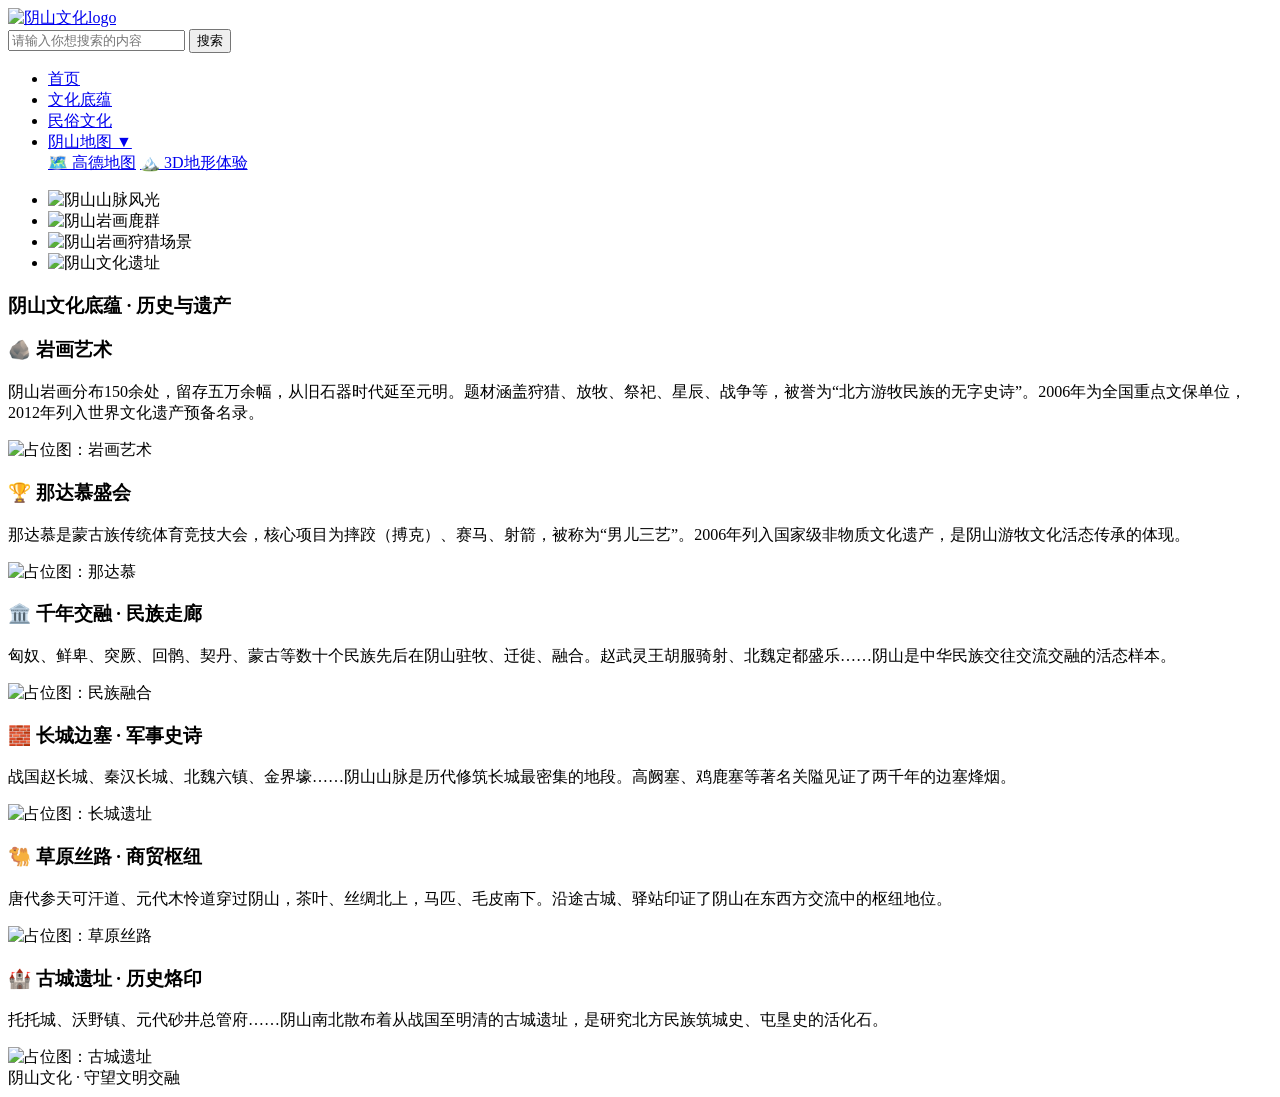
==== culture.html @ eaca100c "上传完整的阴山文化网站文件" ====
<!DOCTYPE html>
<html lang="en">
<head>
    <meta charset="UTF-8">
    <meta name="viewport" content="width=device-width, initial-scale=1.0">
    <title>阴山文化 · 文化底蕴</title>
    <link rel="stylesheet" href="css/style.css">
</head>
<body>
    <!-- 顶部区域 -->
    <div class="top wrapper">
        <a href="index.html">
            <img src="images/logo.png" alt="阴山文化logo">
        </a>
        <div class="search">
            <input type="text" placeholder="请输入你想搜索的内容">
            <button>搜索</button>
        </div>
    </div>
    
    <!-- 导航菜单 -->
   <nav class="wrapper">
    <ul>
        <li><a href="index.html">首页</a></li>
        <li><a href="culture.html">文化底蕴</a></li>
        <li><a href="liu.html">民俗文化</a></li>
        <li class="dropdown">
            <a href="javascript:void(0)" class="dropbtn">阴山地图 ▼</a>
            <div class="dropdown-content">
                <a href="map.html">🗺️ 高德地图</a>
                <a href="terrain.html">🏔️ 3D地形体验</a>
            </div>
        </li>
    </ul>
</nav>
    
    <!-- 轮播图 -->
    <div class="banner">
        <section>
            <ul> 
                <li><img src="images/banner1.jpg" alt="阴山山脉风光"></li>
                <li><img src="images/banner2.png" alt="阴山岩画鹿群"></li>
                <li><img src="images/banner3.png" alt="阴山岩画狩猎场景"></li>
                <li><img src="images/banner4.png" alt="阴山文化遗址"></li>
            </ul>
        </section>
    </div>
    
    <h3 class="title wrapper">阴山文化底蕴 · 历史与遗产</h3>
    
    <div class="make-items wrapper">
        <!-- 岩画艺术 -->
        <div class="item">
            <div class="text">
                <h3>🪨 岩画艺术</h3>
                <p>阴山岩画分布150余处，留存五万余幅，从旧石器时代延至元明。题材涵盖狩猎、放牧、祭祀、星辰、战争等，被誉为“北方游牧民族的无字史诗”。2006年为全国重点文保单位，2012年列入世界文化遗产预备名录。</p>
            </div>
            <img src="images/yanhua1.png" alt="占位图：岩画艺术">
        </div>
        <!-- 那达慕 -->
        <div class="item">
            <div class="text">
                <h3>🏆 那达慕盛会</h3>
                <p>那达慕是蒙古族传统体育竞技大会，核心项目为摔跤（搏克）、赛马、射箭，被称为“男儿三艺”。2006年列入国家级非物质文化遗产，是阴山游牧文化活态传承的体现。</p>
            </div>
            <img src="images/nadamu.jpg" alt="占位图：那达慕">
        </div>
        <!-- 民族交融 -->
        <div class="item">
            <div class="text">
                <h3>🏛️ 千年交融 · 民族走廊</h3>
                <p>匈奴、鲜卑、突厥、回鹘、契丹、蒙古等数十个民族先后在阴山驻牧、迁徙、融合。赵武灵王胡服骑射、北魏定都盛乐……阴山是中华民族交往交流交融的活态样本。</p>
            </div>
            <img src="images/minzujiaoron.jpg" alt="占位图：民族融合">
        </div>
        <!-- 长城边塞 -->
        <div class="item">
            <div class="text">
                <h3>🧱 长城边塞 · 军事史诗</h3>
                <p>战国赵长城、秦汉长城、北魏六镇、金界壕……阴山山脉是历代修筑长城最密集的地段。高阙塞、鸡鹿塞等著名关隘见证了两千年的边塞烽烟。</p>
            </div>
            <img src="images/changcheng.jpg" alt="占位图：长城遗址">
        </div>
        <!-- 草原丝路 -->
        <div class="item">
            <div class="text">
                <h3>🐫 草原丝路 · 商贸枢纽</h3>
                <p>唐代参天可汗道、元代木怜道穿过阴山，茶叶、丝绸北上，马匹、毛皮南下。沿途古城、驿站印证了阴山在东西方交流中的枢纽地位。</p>
            </div>
            <img src="images/sichou.png" alt="占位图：草原丝路">
        </div>
        <!-- 古城遗址 -->
        <div class="item">
            <div class="text">
                <h3>🏰 古城遗址 · 历史烙印</h3>
                <p>托托城、沃野镇、元代砂井总管府……阴山南北散布着从战国至明清的古城遗址，是研究北方民族筑城史、屯垦史的活化石。</p>
            </div>
            <img src="images/yizhi.png" alt="占位图：古城遗址">
        </div>
    </div>
    
    <footer class="wrapper">
        阴山文化 · 守望文明交融
    </footer>
    
    <script src="./js/js01.js"></script>
</body>
</html>
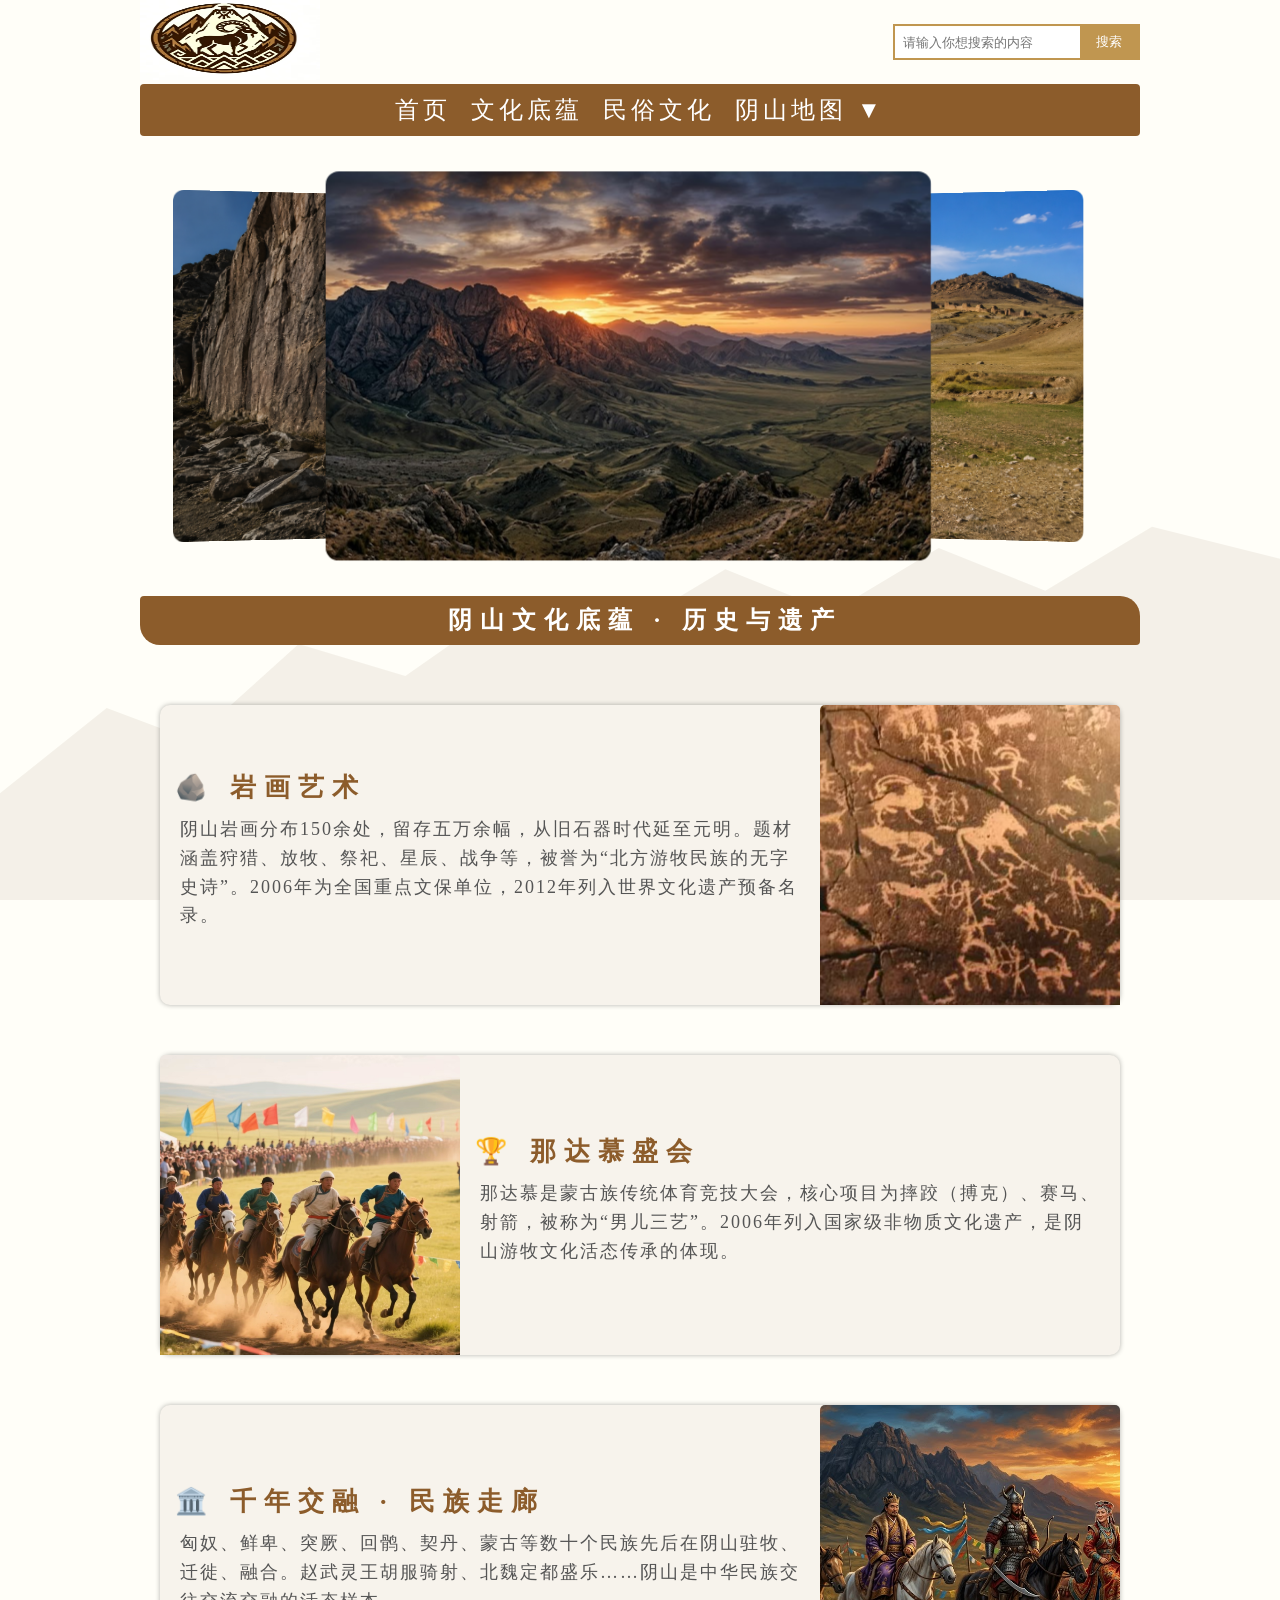
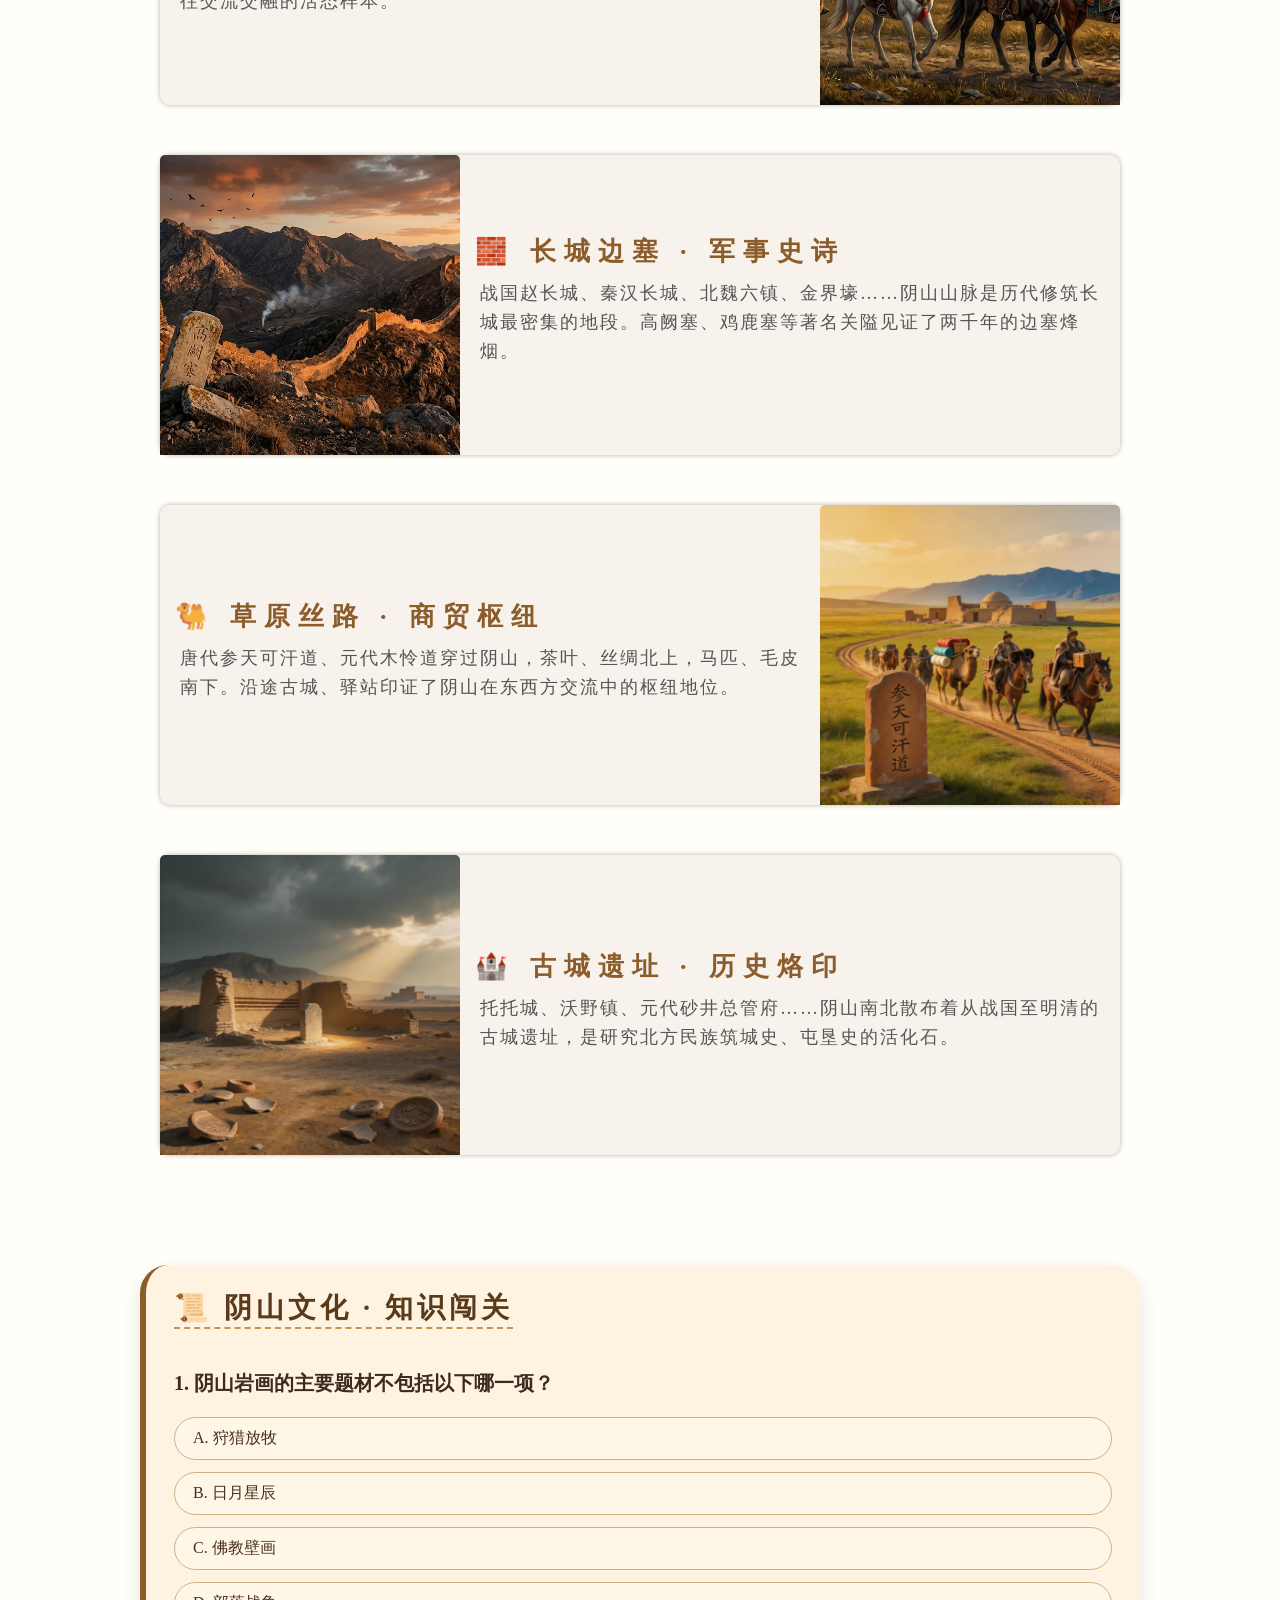
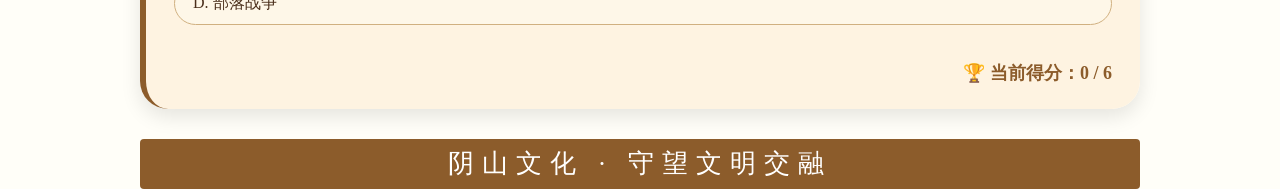
==== commit 70f4e8ca: "Add files via upload" ====
--- a/culture.html
+++ b/culture.html
@@ -19,20 +19,20 @@
     </div>
     
     <!-- 导航菜单 -->
-   <nav class="wrapper">
-    <ul>
-        <li><a href="index.html">首页</a></li>
-        <li><a href="culture.html">文化底蕴</a></li>
-        <li><a href="liu.html">民俗文化</a></li>
-        <li class="dropdown">
-            <a href="javascript:void(0)" class="dropbtn">阴山地图 ▼</a>
-            <div class="dropdown-content">
-                <a href="map.html">🗺️ 高德地图</a>
-                <a href="terrain.html">🏔️ 3D地形体验</a>
-            </div>
-        </li>
-    </ul>
-</nav>
+    <nav class="wrapper">
+        <ul>
+            <li><a href="index.html">首页</a></li>
+            <li><a href="culture.html">文化底蕴</a></li>
+            <li><a href="liu.html">民俗文化</a></li>
+            <li class="dropdown">
+                <a href="javascript:void(0)" class="dropbtn">阴山地图 ▼</a>
+                <div class="dropdown-content">
+                    <a href="map.html">🗺️ 高德地图</a>
+                    <a href="terrain.html">🏔️ 3D地形体验</a>
+                </div>
+            </li>
+        </ul>
+    </nav>
     
     <!-- 轮播图 -->
     <div class="banner">
@@ -49,60 +49,272 @@
     <h3 class="title wrapper">阴山文化底蕴 · 历史与遗产</h3>
     
     <div class="make-items wrapper">
-        <!-- 岩画艺术 -->
-        <div class="item">
-            <div class="text">
-                <h3>🪨 岩画艺术</h3>
-                <p>阴山岩画分布150余处，留存五万余幅，从旧石器时代延至元明。题材涵盖狩猎、放牧、祭祀、星辰、战争等，被誉为“北方游牧民族的无字史诗”。2006年为全国重点文保单位，2012年列入世界文化遗产预备名录。</p>
+        <!-- 六个卡片内容不变，省略重复部分，保持原有结构 -->
+        <div class="item"><div class="text"><h3>🪨 岩画艺术</h3><p>阴山岩画分布150余处，留存五万余幅，从旧石器时代延至元明。题材涵盖狩猎、放牧、祭祀、星辰、战争等，被誉为“北方游牧民族的无字史诗”。2006年为全国重点文保单位，2012年列入世界文化遗产预备名录。</p></div><img src="images/yanhua1.png" alt="岩画艺术"></div>
+        <div class="item"><div class="text"><h3>🏆 那达慕盛会</h3><p>那达慕是蒙古族传统体育竞技大会，核心项目为摔跤（搏克）、赛马、射箭，被称为“男儿三艺”。2006年列入国家级非物质文化遗产，是阴山游牧文化活态传承的体现。</p></div><img src="images/nadamu.jpg" alt="那达慕"></div>
+        <div class="item"><div class="text"><h3>🏛️ 千年交融 · 民族走廊</h3><p>匈奴、鲜卑、突厥、回鹘、契丹、蒙古等数十个民族先后在阴山驻牧、迁徙、融合。赵武灵王胡服骑射、北魏定都盛乐……阴山是中华民族交往交流交融的活态样本。</p></div><img src="images/minzujiaoron.jpg" alt="民族融合"></div>
+        <div class="item"><div class="text"><h3>🧱 长城边塞 · 军事史诗</h3><p>战国赵长城、秦汉长城、北魏六镇、金界壕……阴山山脉是历代修筑长城最密集的地段。高阙塞、鸡鹿塞等著名关隘见证了两千年的边塞烽烟。</p></div><img src="images/changcheng.jpg" alt="长城遗址"></div>
+        <div class="item"><div class="text"><h3>🐫 草原丝路 · 商贸枢纽</h3><p>唐代参天可汗道、元代木怜道穿过阴山，茶叶、丝绸北上，马匹、毛皮南下。沿途古城、驿站印证了阴山在东西方交流中的枢纽地位。</p></div><img src="images/sichou.png" alt="草原丝路"></div>
+        <div class="item"><div class="text"><h3>🏰 古城遗址 · 历史烙印</h3><p>托托城、沃野镇、元代砂井总管府……阴山南北散布着从战国至明清的古城遗址，是研究北方民族筑城史、屯垦史的活化石。</p></div><img src="images/yizhi.png" alt="古城遗址"></div>
+    </div>
+
+    <!-- ========= 阴山文化趣味问答模块（随机顺序版） ========= -->
+    <div class="quiz-wrapper wrapper">
+        <div class="quiz-card">
+            <h3>📜 阴山文化 · 知识闯关</h3>
+            <div id="quiz">
+                <div id="question"></div>
+                <div id="options"></div>
+                <div id="feedback"></div>
+                <div class="quiz-controls">
+                    <button id="nextBtn" style="display:none;">下一题 ➡️</button>
+                    <button id="restartBtn" style="display:none;">🔄 重新开始</button>
+                </div>
+                <div id="score"></div>
             </div>
-            <img src="images/yanhua1.png" alt="占位图：岩画艺术">
-        </div>
-        <!-- 那达慕 -->
-        <div class="item">
-            <div class="text">
-                <h3>🏆 那达慕盛会</h3>
-                <p>那达慕是蒙古族传统体育竞技大会，核心项目为摔跤（搏克）、赛马、射箭，被称为“男儿三艺”。2006年列入国家级非物质文化遗产，是阴山游牧文化活态传承的体现。</p>
-            </div>
-            <img src="images/nadamu.jpg" alt="占位图：那达慕">
-        </div>
-        <!-- 民族交融 -->
-        <div class="item">
-            <div class="text">
-                <h3>🏛️ 千年交融 · 民族走廊</h3>
-                <p>匈奴、鲜卑、突厥、回鹘、契丹、蒙古等数十个民族先后在阴山驻牧、迁徙、融合。赵武灵王胡服骑射、北魏定都盛乐……阴山是中华民族交往交流交融的活态样本。</p>
-            </div>
-            <img src="images/minzujiaoron.jpg" alt="占位图：民族融合">
-        </div>
-        <!-- 长城边塞 -->
-        <div class="item">
-            <div class="text">
-                <h3>🧱 长城边塞 · 军事史诗</h3>
-                <p>战国赵长城、秦汉长城、北魏六镇、金界壕……阴山山脉是历代修筑长城最密集的地段。高阙塞、鸡鹿塞等著名关隘见证了两千年的边塞烽烟。</p>
-            </div>
-            <img src="images/changcheng.jpg" alt="占位图：长城遗址">
-        </div>
-        <!-- 草原丝路 -->
-        <div class="item">
-            <div class="text">
-                <h3>🐫 草原丝路 · 商贸枢纽</h3>
-                <p>唐代参天可汗道、元代木怜道穿过阴山，茶叶、丝绸北上，马匹、毛皮南下。沿途古城、驿站印证了阴山在东西方交流中的枢纽地位。</p>
-            </div>
-            <img src="images/sichou.png" alt="占位图：草原丝路">
-        </div>
-        <!-- 古城遗址 -->
-        <div class="item">
-            <div class="text">
-                <h3>🏰 古城遗址 · 历史烙印</h3>
-                <p>托托城、沃野镇、元代砂井总管府……阴山南北散布着从战国至明清的古城遗址，是研究北方民族筑城史、屯垦史的活化石。</p>
-            </div>
-            <img src="images/yizhi.png" alt="占位图：古城遗址">
         </div>
     </div>
-    
+
     <footer class="wrapper">
         阴山文化 · 守望文明交融
     </footer>
     
     <script src="./js/js01.js"></script>
+
+    <style>
+        .quiz-wrapper {
+            margin: 40px auto 30px;
+        }
+        .quiz-card {
+            background: rgba(254, 243, 224, 0.95);
+            border-radius: 28px;
+            padding: 24px 28px;
+            border-left: 6px solid #8c5c2b;
+            box-shadow: 0 8px 20px rgba(0,0,0,0.1);
+            backdrop-filter: blur(2px);
+            font-family: '楷体', 'Segoe UI', serif;
+        }
+        .quiz-card h3 {
+            font-size: 28px;
+            color: #5a3a1b;
+            border-bottom: 2px dashed #c09650;
+            display: inline-block;
+            margin-bottom: 20px;
+            letter-spacing: 4px;
+        }
+        #question {
+            font-size: 20px;
+            font-weight: bold;
+            color: #3e2a1f;
+            margin: 20px 0 16px;
+            line-height: 1.4;
+        }
+        #options {
+            display: flex;
+            flex-direction: column;
+            gap: 12px;
+            margin: 20px 0;
+        }
+        .opt-btn {
+            background: #fef7e8;
+            border: 1px solid #d0b080;
+            border-radius: 60px;
+            padding: 10px 18px;
+            text-align: left;
+            font-size: 16px;
+            font-family: inherit;
+            cursor: pointer;
+            transition: 0.2s;
+            color: #4a2e1a;
+        }
+        .opt-btn:hover {
+            background: #e6d4b0;
+            border-color: #8c5c2b;
+            transform: translateX(6px);
+        }
+        .correct-feedback {
+            color: #2a6b2f;
+            background: #e0f0e0;
+            padding: 10px 16px;
+            border-radius: 28px;
+            margin: 10px 0;
+        }
+        .wrong-feedback {
+            color: #a13e2b;
+            background: #ffe0d8;
+            padding: 10px 16px;
+            border-radius: 28px;
+            margin: 10px 0;
+        }
+        .quiz-controls {
+            display: flex;
+            gap: 20px;
+            margin: 20px 0 10px;
+        }
+        .quiz-controls button {
+            background: #8c5c2b;
+            border: none;
+            padding: 8px 20px;
+            border-radius: 40px;
+            color: white;
+            font-size: 16px;
+            cursor: pointer;
+            font-family: inherit;
+            transition: 0.2s;
+        }
+        .quiz-controls button:hover {
+            background: #b27a40;
+            transform: scale(1.02);
+        }
+        #score {
+            font-size: 18px;
+            color: #8c5c2b;
+            font-weight: bold;
+            margin-top: 16px;
+            text-align: right;
+        }
+        @media (max-width: 700px) {
+            .quiz-card { padding: 16px; }
+            #question { font-size: 18px; }
+            .opt-btn { font-size: 14px; }
+        }
+    </style>
+
+    <script>
+        // ---------- 原始题库 ----------
+        const originalQuiz = [
+            {
+                question: "阴山岩画于哪一年被列入全国重点文物保护单位？",
+                options: ["1996年", "2006年", "2012年", "2018年"],
+                correct: 1,
+                explanation: "2006年，阴山岩画被国务院列为第六批全国重点文物保护单位；2012年列入世界文化遗产预备名录。"
+            },
+            {
+                question: "“敕勒川，阴山下”这首民歌描述的是哪个时期的场景？",
+                options: ["汉代", "北魏", "唐代", "元代"],
+                correct: 1,
+                explanation: "《敕勒歌》是北朝民歌，产生于北魏时期，描绘了阴山脚下草原的壮丽风光。"
+            },
+            {
+                question: "阴山山脉是中国哪两种文明的重要分界线？",
+                options: ["农耕文明与海洋文明", "游牧文明与农耕文明", "森林文明与游牧文明", "绿洲文明与高原文明"],
+                correct: 1,
+                explanation: "阴山以北是游牧区，以南是河套农耕区，是游牧文明与农耕文明的分界线与交融带。"
+            },
+            {
+                question: "下列哪个遗址不属于阴山地区的长城关隘？",
+                options: ["高阙塞", "鸡鹿塞", "玉门关", "赵长城"],
+                correct: 2,
+                explanation: "玉门关位于甘肃敦煌，不属于阴山地区；高阙塞、鸡鹿塞和赵长城都在阴山沿线。"
+            },
+            {
+                question: "马头琴被列入国家级非物质文化遗产的时间是？",
+                options: ["2006年", "2008年", "2010年", "2014年"],
+                correct: 0,
+                explanation: "2006年，蒙古族马头琴音乐被列入第一批国家级非物质文化遗产名录。"
+            },
+            {
+                question: "阴山岩画的主要题材不包括以下哪一项？",
+                options: ["狩猎放牧", "日月星辰", "佛教壁画", "部落战争"],
+                correct: 2,
+                explanation: "阴山岩画多为史前至元代的游牧民族作品，主要内容为动物、狩猎、祭祀、战争等，佛教壁画多见于敦煌等地。"
+            }
+        ];
+
+        let currentQuiz = [];   // 打乱后的题库
+        let currentIndex = 0;
+        let score = 0;
+        let answered = false;
+
+        const questionEl = document.getElementById('question');
+        const optionsEl = document.getElementById('options');
+        const feedbackEl = document.getElementById('feedback');
+        const nextBtn = document.getElementById('nextBtn');
+        const restartBtn = document.getElementById('restartBtn');
+        const scoreEl = document.getElementById('score');
+
+        // Fisher-Yates 随机打乱数组
+        function shuffleArray(arr) {
+            for (let i = arr.length - 1; i > 0; i--) {
+                const j = Math.floor(Math.random() * (i + 1));
+                [arr[i], arr[j]] = [arr[j], arr[i]];
+            }
+            return arr;
+        }
+
+        // 重新开始或初始化时，随机排列题库
+        function shuffleAndReset() {
+            // 深拷贝原始题库并打乱顺序
+            currentQuiz = shuffleArray([...originalQuiz]);
+            currentIndex = 0;
+            score = 0;
+            answered = false;
+            loadQuestion();
+            nextBtn.style.display = 'none';
+            restartBtn.style.display = 'none';
+        }
+
+        function loadQuestion() {
+            if (!currentQuiz.length) return;
+            answered = false;
+            const q = currentQuiz[currentIndex];
+            questionEl.textContent = `${currentIndex+1}. ${q.question}`;
+            optionsEl.innerHTML = '';
+            q.options.forEach((opt, idx) => {
+                const btn = document.createElement('button');
+                btn.className = 'opt-btn';
+                btn.textContent = `${String.fromCharCode(65+idx)}. ${opt}`;
+                btn.addEventListener('click', () => checkAnswer(idx, btn));
+                optionsEl.appendChild(btn);
+            });
+            feedbackEl.innerHTML = '';
+            nextBtn.style.display = 'none';
+            restartBtn.style.display = 'none';
+            scoreEl.textContent = `🏆 当前得分：${score} / ${currentQuiz.length}`;
+        }
+
+        function checkAnswer(selectedIdx, btn) {
+            if (answered) return;
+            answered = true;
+            const q = currentQuiz[currentIndex];
+            const isCorrect = (selectedIdx === q.correct);
+            if (isCorrect) {
+                score++;
+                feedbackEl.innerHTML = `<div class="correct-feedback">✅ 回答正确！ ${q.explanation}</div>`;
+            } else {
+                feedbackEl.innerHTML = `<div class="wrong-feedback">❌ 回答错误。正确答案是 ${String.fromCharCode(65+q.correct)}. ${q.options[q.correct]}。<br>📖 ${q.explanation}</div>`;
+            }
+            document.querySelectorAll('.opt-btn').forEach(btn => btn.disabled = true);
+            scoreEl.textContent = `🏆 当前得分：${score} / ${currentQuiz.length}`;
+            
+            if (currentIndex + 1 < currentQuiz.length) {
+                nextBtn.style.display = 'inline-block';
+            } else {
+                nextBtn.style.display = 'none';
+                restartBtn.style.display = 'inline-block';
+                if (score === currentQuiz.length) {
+                    feedbackEl.innerHTML += `<div class="correct-feedback">🎉 恭喜你！满分通过！你对阴山文化了如指掌！ 🎉</div>`;
+                } else {
+                    feedbackEl.innerHTML += `<div class="wrong-feedback">📚 已完成所有题目，得分 ${score}/${currentQuiz.length}。点击“重新开始”试试新的题目顺序～</div>`;
+                }
+            }
+        }
+
+        function nextQuestion() {
+            if (!answered) return;
+            currentIndex++;
+            loadQuestion();
+        }
+
+        function restartQuiz() {
+            shuffleAndReset();
+        }
+
+        nextBtn.addEventListener('click', nextQuestion);
+        restartBtn.addEventListener('click', restartQuiz);
+
+        // 页面首次加载：随机打乱题库并开始
+        shuffleAndReset();
+    </script>
 </body>
 </html>
--- a/css/style.css
+++ b/css/style.css
@@ -0,0 +1,625 @@
+/* 将所有元素的内边距和外边距都设置为 0，去除默认的文本装饰和列表样式，采用盒模型计算方式 */
+* {
+    /* 内边距为 0 */
+    padding: 0;
+    /* 外边距为 0 */
+    margin: 0;
+    /* 去除文本装饰，如下划线 */
+    text-decoration: none;
+    /* 去除列表样式，如项目符号 */
+    list-style: none;
+    /* 使用盒模型计算方式，元素宽度包含内边距和边框 */
+    box-sizing: border-box;
+}
+
+/* 阴山文化背景 - 极浅的山脉剪影与岩画符号 */
+body {
+    background-color: #fffef8;  /* 米白底色 */
+    background-image: url('data:image/svg+xml;utf8,<svg xmlns="http://www.w3.org/2000/svg" viewBox="0 0 1200 600" opacity="0.08"><path fill="%237a5a3a" d="M0,500 L100,420 L180,450 L280,360 L380,390 L480,320 L580,350 L680,290 L780,330 L880,270 L980,310 L1080,250 L1200,280 L1200,600 L0,600 Z"/><circle cx="200" cy="200" r="30" fill="none" stroke="%237a5a3a" stroke-width="4" opacity="0.8"/><path d="M850,150 L880,100 L910,150 Z" fill="%237a5a3a" opacity="0.6"/><path d="M950,180 L975,140 L1000,180 Z" fill="%237a5a3a" opacity="0.4"/><g transform="translate(600, 80) scale(0.6)"><path d="M0,0 L20,-40 L40,0 Z" fill="none" stroke="%237a5a3a" stroke-width="3"/><circle cx="20" cy="-50" r="6" fill="%237a5a3a"/></g></svg>');
+    background-repeat: no-repeat;
+    background-position: bottom center;
+    background-size: 100% auto;
+    background-attachment: fixed;
+}
+
+/* 定义一个类名为 wrapper 的样式，用于设置内容区域的宽度并使其水平居中 */
+.wrapper {
+    /* 设置宽度为 1000px */
+    width: 1000px;
+    /* 上下外边距为 0，左右外边距自动，实现水平居中 */
+    margin: 0 auto;
+}
+
+/* 定义顶部区域的样式，使用 flex 布局使其内容水平两端对齐并垂直居中 */
+.top {
+    /* 使用 flex 布局 */
+    display: flex;
+    /* 内容水平两端对齐 */
+    justify-content: space-between;
+    /* 内容垂直居中 */
+    align-items: center;
+}
+
+/* 定义顶部区域图片的样式，设置图片的宽度和高度 */
+.top img {
+    /* 图片宽度为 180px */
+    width: 180px;
+    /* 图片高度为 80px */
+    height: 80px;
+}
+
+/* 定义搜索框区域的样式，使用 flex 布局使其内容垂直居中，并添加边框 */
+.search {
+    /* 使用 flex 布局 */
+    display: flex;
+    /* 内容垂直居中 */
+    align-items: center;
+    /* 边框改为古铜金色 */
+    border: #c09650 2px solid;
+}
+
+/* 定义搜索框输入框的样式，设置内边距、去除边框和轮廓，并使其宽度自适应 */
+.search input {
+    /* 内边距为 8px */
+    padding: 8px;
+    /* 去除边框 */
+    border: none;
+    /* 去除轮廓 */
+    outline: none;
+    /* 宽度自适应 */
+    flex: 1;
+}
+
+/* 定义搜索框按钮的样式 */
+.search button {
+    padding: 7px 16px;
+    border: none;
+    /* 背景改为古铜金色 */
+    background-color: #c09650;
+    /* 文字白色 */
+    color: #fff;
+    cursor: pointer;
+}
+
+/* 导航栏 古朴棕色主题 */
+nav {
+    border-radius: 4px;
+    /* 背景改为深棕色 */
+    background-color: #8c5c2b;
+    padding: 10px 8px;
+    display: flex;
+    justify-content: space-around;
+}
+
+/* 导航栏链接 */
+nav a {
+    text-decoration: none;
+    color: #fff;
+    font-family: 楷体;
+    letter-spacing: 4px;
+    font-size: 24px;
+}
+
+/* 导航悬停 文字变金色 */
+nav a:hover {
+    color: #ffdf8e;
+}
+
+/* 轮播图区域 尺寸完全不变 */
+.banner {
+    width: 1300px;
+    height: 400px;
+    margin: 30px auto;
+}
+
+/* 轮播图样式部分 完全不变 */
+.banner section {
+    width: 1300px;
+    height: 400px;
+    margin: 0 auto;
+}
+
+.banner section>ul {
+    width: 100%;
+    height: 100%;
+    position: relative;
+    transform-style: preserve-3d;
+    perspective: 4000px;
+}
+
+.banner section>ul>li {
+    width: 560px;
+    height: 360px;
+    position: absolute;
+    top: 50%;
+    left: 50%;
+    margin-left: -300px;
+    margin-top: -180px;
+    border-radius: 12px;
+    overflow: hidden;
+    transition: all 0.5s linear;
+    cursor: pointer;
+}
+
+.banner section>ul>li>img {
+    object-fit: cover;
+    width: 100%;
+    height: 100%;
+}
+
+/* 标题样式 改为古朴棕色系 */
+.title {
+    text-align: center;
+    font-family: 楷体;
+    letter-spacing: 8px;
+    font-size: 24px;
+    line-height: 33px;
+    color: #fff;
+    /* 背景改为古朴棕色 */
+    background-color: #8c5c2b;
+    padding: 8px 8px 8px 18px;
+    border-radius: 4px 20px 4px 20px;
+}
+
+/* 信息区域 完全不变 */
+.info {
+    margin: 25px auto;
+    display: flex;
+    justify-content: space-between;
+}
+
+.info .text {
+    width: 75%;
+}
+
+/* 文本颜色改为古朴深色，不刺眼 */
+.info .text p {
+    margin-bottom: 10px;
+    text-indent: 2em;
+    line-height: 28px;
+    font-size: 18px;
+    /* 红色 → 深棕色 */
+    color: #5a3a1b;
+}
+
+.info img {
+    width: 20%;
+}
+
+/* 图片列表 完全不变 */
+.imglists {
+    display: flex;
+    flex-wrap: wrap;
+    justify-content: space-between;
+    margin-top: 60px;
+    margin-bottom: 40px;
+    padding: 0 20px;
+}
+
+.imglist {
+    width: 22%;
+    height: 160px;
+    margin-bottom: 20px;
+}
+
+.imglist img {
+    width: 100%;
+    height: 160px;
+    object-fit: cover;
+    transition: all 1s;
+}
+
+.imglist:hover img {
+    transform: translateY(-30px);
+}
+
+/* 文字颜色统一 */
+.imglist p {
+    text-align: center;
+    margin-top: 10px;
+    color: #8c5c2b;
+    font-size: 18px;
+    letter-spacing: 4px;
+}
+
+.make-items {
+    flex-wrap: wrap;
+    padding: 10px 20px 20px 20px;
+}
+
+.make-items .item {
+    display: flex;
+    justify-content: space-between;
+    align-items: center;
+    margin: 50px 0;
+    width: 100%;
+    /* 卡片米色 */
+    background-color: #f7f3ec;
+    box-shadow: 0 0 5px rgba(0, 0, 0, 0.3);
+    border-radius: 10px;
+    transition: all 1s;
+}
+
+.make-items .item:hover {
+    transform: translateY(-20px);
+    box-shadow: 2px 3px 5px 3px #cbc4c4;
+}
+
+.make-items .item:nth-child(2n) {
+    flex-direction: row-reverse !important;
+}
+
+.make-items .item img {
+    width: 300px;
+    height: 300px;
+    object-fit: cover;
+    border-radius: 5px 5px 0 0;
+}
+
+.make-items .item h3 {
+    letter-spacing: 8px;
+    margin-left: 15px;
+    margin-right: 15px;
+    font-size: 26px;
+    color: #8c5c2b;
+}
+
+.make-items .item p {
+    margin: 10px 20px;
+    font-size: 18px;
+    letter-spacing: 2px;
+    color: #555;
+    line-height: 1.6;
+}
+
+/* 内容区域样式 */
+.history-content {
+    margin-bottom: 20px;
+}
+
+.history-content h4 {
+    /* 棕色 */
+    color: #8c5c2b;
+    letter-spacing: 4px;
+    font-size: 20px;
+    margin: 18px 0 12px 10px;
+}
+
+.history-content p {
+    text-indent: 2em;
+    letter-spacing: 2px;
+    font-size: 18px;
+    /* 红色改为温和棕色 */
+    color: #5a3a1b;
+}
+
+.video {
+    width: 800px;
+    height: 400px;
+    margin-top: 40px;
+    margin-bottom: 60px;
+    margin-left: 360px;
+    object-fit: cover;
+}
+
+.pais {
+    display: flex;
+    justify-content: space-between;
+    flex-wrap: wrap;
+    padding: 8px 18px;
+}
+
+.pai {
+    display: flex;
+    flex-direction: column;
+    align-items: center;
+    width: 300px;
+    /* 米色背景 */
+    background-color: #f7f3ec;
+    box-shadow: 0 0 5px rgba(0, 0, 0, 0.2);
+    padding: 7px;
+    margin: 7px 7px 12px 7px;
+}
+
+.pai .pic {
+    width: 100%;
+    height: 180px;
+    overflow: hidden;
+}
+
+.pai .pic img {
+    width: 100%;
+    height: 180px;
+    object-fit: cover;
+    transition: all 1s;
+}
+
+.pai .pic:hover img {
+    transform: scale(1.1);
+}
+
+.pai-name {
+    font-size: 22px;
+    letter-spacing: 4px;
+    font-weight: bold;
+    margin-top: 10px;
+    color: #8c5c2b;
+}
+
+.pai-text {
+    text-indent: 2em;
+    font-size: 16px;
+    letter-spacing: 2px;
+    color: #666;
+    line-height: 1.6;
+    margin-top: 10px;
+    width: 250px;
+    overflow: hidden;
+    display: -webkit-box;
+    -webkit-box-orient: vertical;
+}
+
+.register {
+    width: 800px;
+    padding: 20px;
+    margin: 30px auto;
+    background-color: #f9f9f9;
+    border-radius: 5px;
+    box-shadow: 0 0 5px rgba(0, 0, 0, 0.2);
+}
+
+.register label {
+    display: block;
+    margin-bottom: 5px;
+    font-size: 14px;
+    color: #333;
+}
+
+.register input[type="text"],
+.register input[type="email"],
+.register input[type="password"] {
+    width: 100%;
+    padding: 8px;
+    margin-bottom: 15px;
+    border: 1px solid #ccc;
+    border-radius: 3px;
+}
+
+.register label[for="age"] {
+    display: block;
+    margin-bottom: 5px;
+}
+
+.register select {
+    width: 100%;
+    padding: 8px;
+    margin-bottom: 15px;
+    border: 1px solid #ccc;
+    border-radius: 3px;
+}
+
+.register input[type="submit"] {
+    /* 棕色按钮 */
+    background-color: #8c5c2b;
+    color: white;
+    padding: 10px 15px;
+    border: none;
+    border-radius: 3px;
+    cursor: pointer;
+    font-size: 16px;
+}
+
+.line {
+    display: flex;
+    justify-content: space-between;
+    align-items: center;
+}
+
+.line a {
+    color: #8c5c2b;
+    font-size: 14px;
+}
+
+/* 页脚 古朴棕色 */
+footer {
+    background-color: #8c5c2b;
+    width: 100%;
+    height: 50px;
+    line-height: 50px;
+    text-align: center;
+    color: white;
+    font-family: 楷体;
+    letter-spacing: 8px;
+    font-size: 26px;
+    border-radius: 4px;
+}
+
+nav ul {
+    list-style: none;
+    display: flex;
+    gap: 20px;
+}
+nav ul li {
+    margin: 0;
+}
+
+/* ========== 首页英雄区域 - 古朴历史风格 ========== */
+.hero {
+    text-align: center;
+    margin: 40px auto 60px;
+    position: relative;
+    background: #fcf8f0;
+    /* 羊皮纸底色 */
+    border-top: 2px solid #c09650;
+    border-bottom: 2px solid #c09650;
+    padding: 30px 20px 50px;
+    box-shadow: inset 0 0 30px rgba(0, 0, 0, 0.03), 0 8px 20px rgba(0, 0, 0, 0.05);
+}
+
+.hero h1 {
+    font-size: 38px;
+    letter-spacing: 8px;
+    color: #4a2c14;
+    font-family: 'Times New Roman', 楷体, '华文楷书', serif;
+    text-shadow: 2px 2px 0 rgba(160, 110, 60, 0.15);
+    margin-bottom: 15px;
+    display: inline-block;
+    padding: 0 20px;
+    background: rgba(252, 245, 235, 0.7);
+    border-radius: 60px;
+}
+
+.hero .subtitle {
+    font-size: 18px;
+    color: #8c5c2b;
+    letter-spacing: 6px;
+    font-family: 'Courier New', monospace;
+    border-top: 1px dashed #d0b080;
+    border-bottom: 1px dashed #d0b080;
+    display: inline-block;
+    padding: 6px 24px;
+    background: rgba(255, 248, 235, 0.6);
+}
+
+.guide-cards {
+    display: flex;
+    justify-content: center;
+    gap: 50px;
+    flex-wrap: wrap;
+    margin-top: 60px;
+}
+
+.guide-card {
+    background: #fef3e0;
+    /* 旧纸张色 */
+    width: 240px;
+    padding: 28px 16px 24px;
+    text-decoration: none;
+    transition: all 0.3s ease;
+    border: 1px solid #c0a16b;
+    border-radius: 4px 24px 4px 24px;
+    box-shadow: 6px 8px 14px rgba(0, 0, 0, 0.1);
+    position: relative;
+}
+
+/* 模拟岩画风格的装饰小符号 */
+.guide-card::before {
+    content: "⛰️";
+    position: absolute;
+    top: -14px;
+    left: -10px;
+    font-size: 28px;
+    opacity: 0.25;
+    transform: rotate(-10deg);
+}
+
+.guide-card::after {
+    content: "🪨";
+    position: absolute;
+    bottom: -14px;
+    right: -10px;
+    font-size: 32px;
+    opacity: 0.2;
+    transform: rotate(5deg);
+}
+
+.guide-card:hover {
+    transform: translateY(-6px);
+    border-color: #8c5c2b;
+    box-shadow: 10px 14px 24px rgba(100, 60, 20, 0.2);
+    background: #fff7ea;
+}
+
+.card-icon {
+    font-size: 52px;
+    margin-bottom: 12px;
+    filter: drop-shadow(0 2px 2px rgba(0, 0, 0, 0.15));
+}
+
+.guide-card h3 {
+    font-size: 26px;
+    color: #5a3a1b;
+    margin-bottom: 10px;
+    font-family: '华文楷书', 'Times New Roman', serif;
+    letter-spacing: 4px;
+    border-bottom: 1px solid #e0c8a0;
+    display: inline-block;
+    padding-bottom: 4px;
+}
+
+.guide-card p {
+    font-size: 14px;
+    color: #6b4e2a;
+    letter-spacing: 2px;
+    font-family: 'Courier New', monospace;
+    margin-top: 12px;
+}
+/* 首页探索按钮 */
+.explore-btn-wrapper {
+    text-align: center;
+    margin-top: 60px;
+}
+.explore-btn {
+    display: inline-block;
+    background: #8c5c2b;
+    color: #fff8e8;
+    font-size: 22px;
+    font-family: '华文楷书', 'Times New Roman', serif;
+    letter-spacing: 6px;
+    padding: 12px 32px;
+    border-radius: 60px;
+    text-decoration: none;
+    border: 1px solid #c0a16b;
+    box-shadow: 0 6px 0 #5a3a1b;
+    transition: all 0.2s ease;
+    position: relative;
+    background-image: linear-gradient(to bottom, #a0703a, #6e441e);
+}
+.explore-btn:hover {
+    transform: translateY(-3px);
+    box-shadow: 0 9px 0 #5a3a1b;
+    background-image: linear-gradient(to bottom, #b8864b, #7a4f25);
+    color: #fff;
+}
+.explore-btn:active {
+    transform: translateY(4px);
+    box-shadow: 0 3px 0 #5a3a1b;
+}
+/* 下拉菜单样式 */
+.dropdown {
+    position: relative;
+    display: inline-block;
+}
+.dropdown .dropbtn {
+    cursor: pointer;
+}
+.dropdown-content {
+    display: none;
+    position: absolute;
+    background-color: #fef3e0;
+    min-width: 160px;
+    box-shadow: 0 8px 16px rgba(0,0,0,0.2);
+    z-index: 1;
+    border-radius: 12px;
+    border: 1px solid #c09650;
+    overflow: hidden;
+    top: 100%;
+    left: 0;
+}
+.dropdown-content a {
+    color: #5a3a1b;
+    padding: 12px 16px;
+    text-decoration: none;
+    display: block;
+    text-align: left;
+    font-size: 16px;
+    letter-spacing: 2px;
+    font-family: 楷体;
+}
+.dropdown-content a:hover {
+    background-color: #e0c8a0;
+    color: #3e2a1f;
+}
+.dropdown:hover .dropdown-content {
+    display: block;
+}
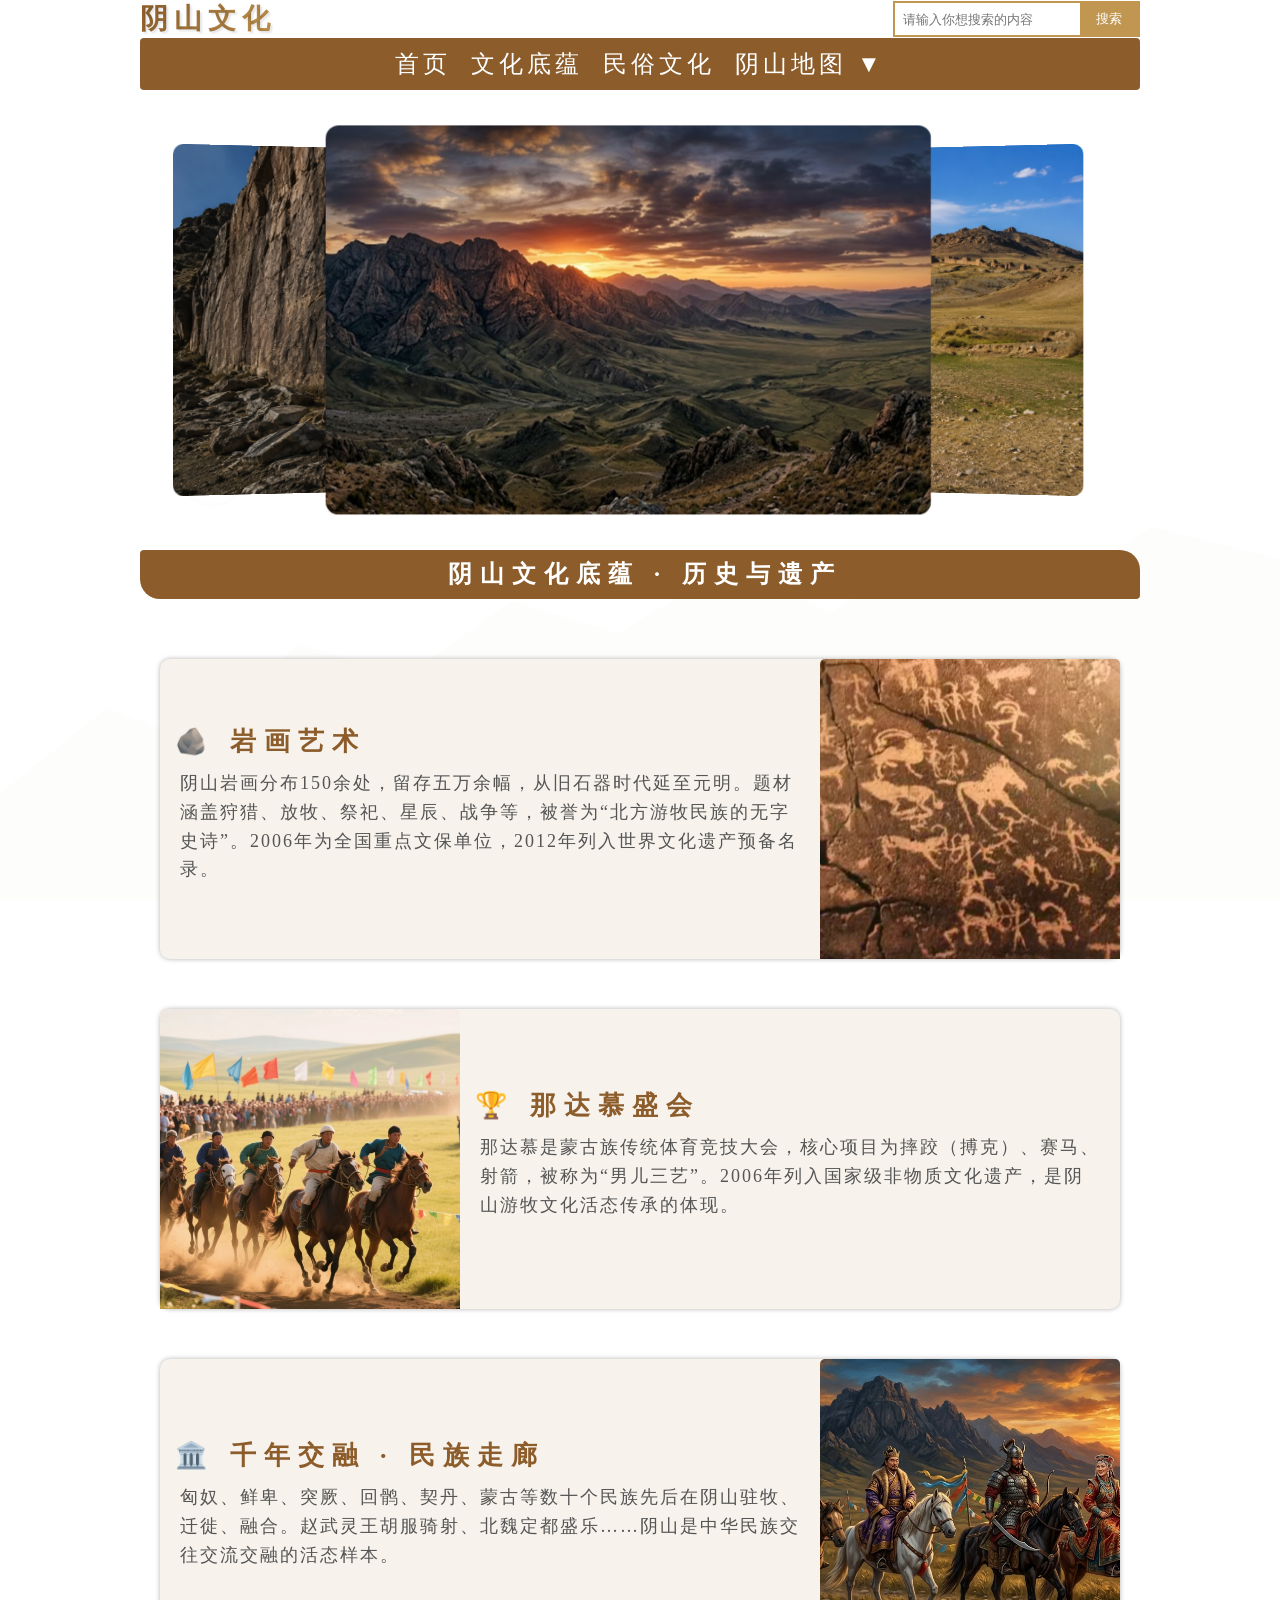
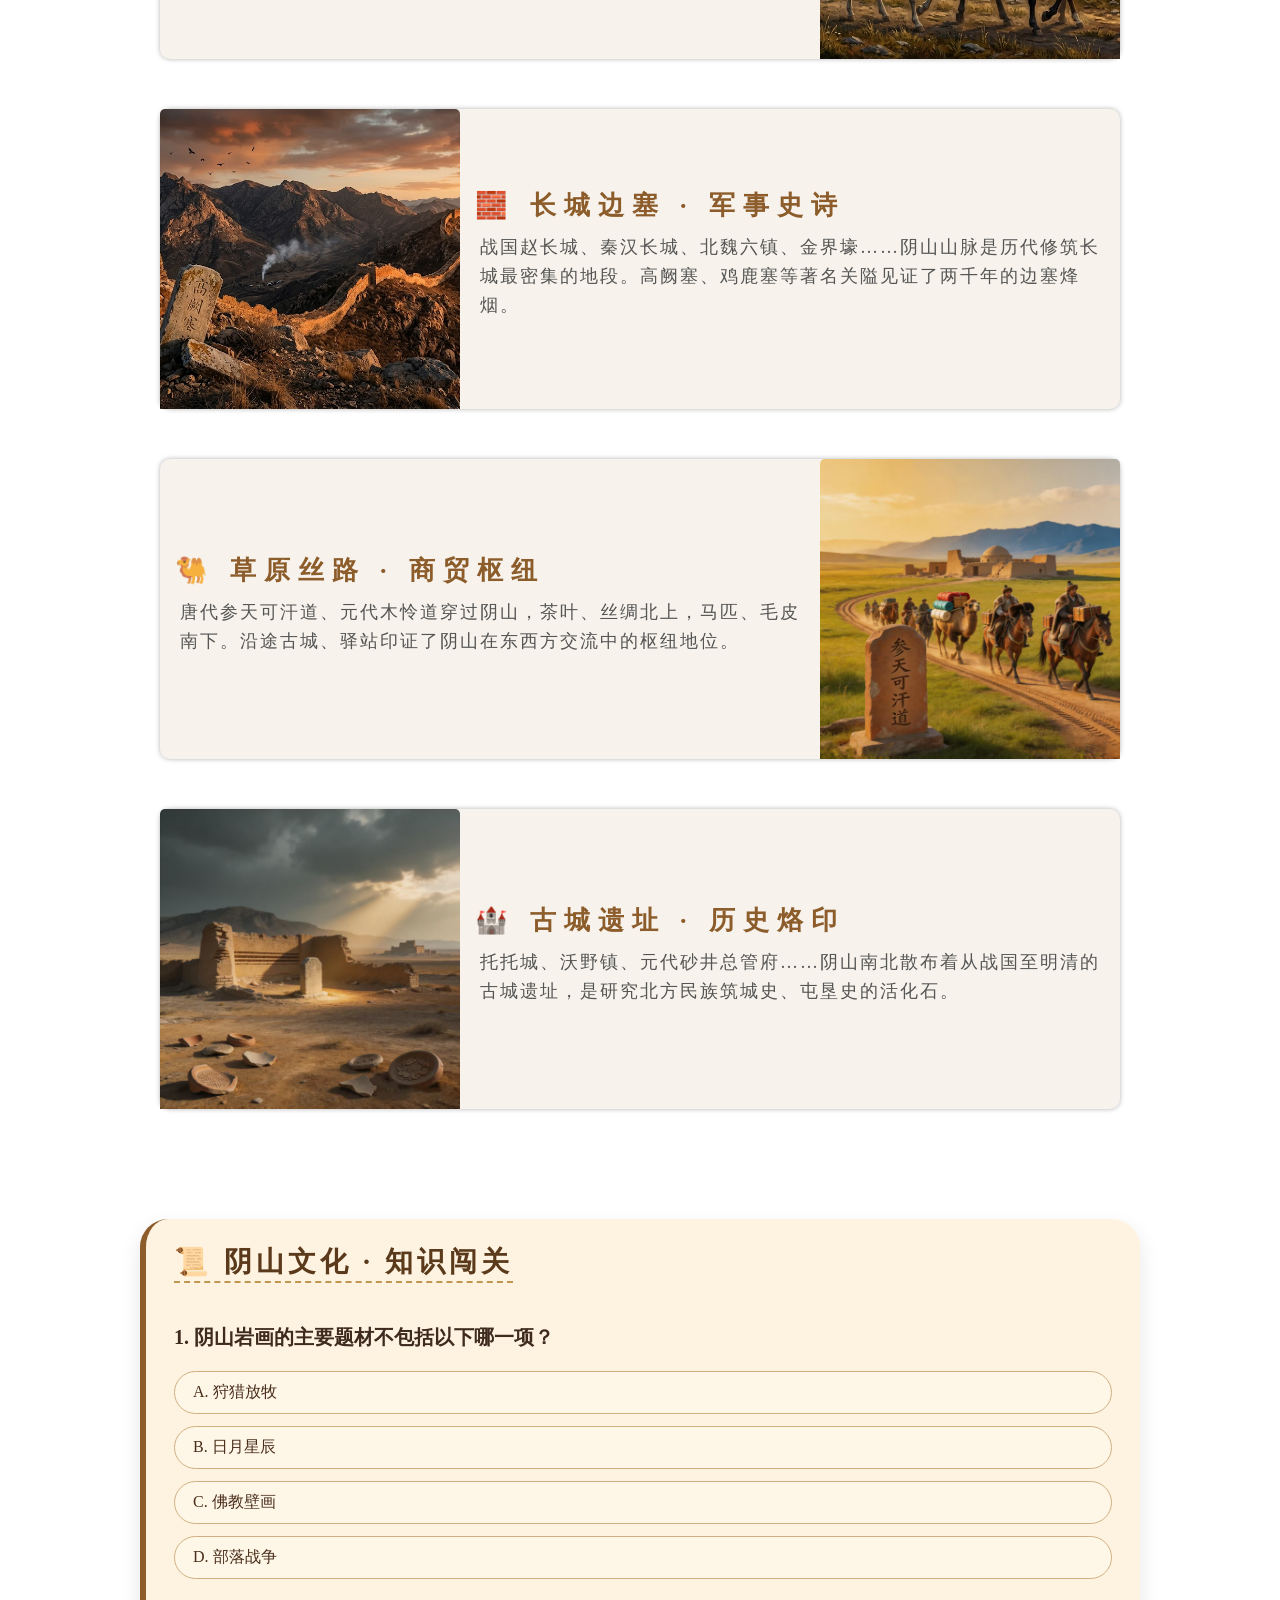
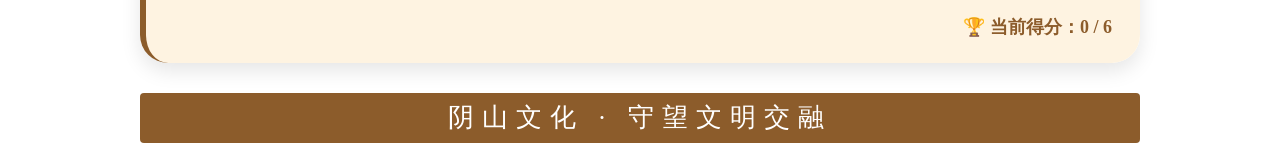
==== commit 3c602eaf: "Add files via upload" ====
--- a/culture.html
+++ b/culture.html
@@ -9,9 +9,7 @@
 <body>
     <!-- 顶部区域 -->
     <div class="top wrapper">
-        <a href="index.html">
-            <img src="images/logo.png" alt="阴山文化logo">
-        </a>
+        <a href="index.html" class="logo-text">阴山文化</a>
         <div class="search">
             <input type="text" placeholder="请输入你想搜索的内容">
             <button>搜索</button>
--- a/css/style.css
+++ b/css/style.css
@@ -1,72 +1,68 @@
 /* 将所有元素的内边距和外边距都设置为 0，去除默认的文本装饰和列表样式，采用盒模型计算方式 */
 * {
-    /* 内边距为 0 */
     padding: 0;
-    /* 外边距为 0 */
     margin: 0;
-    /* 去除文本装饰，如下划线 */
     text-decoration: none;
-    /* 去除列表样式，如项目符号 */
     list-style: none;
-    /* 使用盒模型计算方式，元素宽度包含内边距和边框 */
     box-sizing: border-box;
 }
 
-/* 阴山文化背景 - 极浅的山脉剪影与岩画符号 */
+/* 主体背景：使用自定义图片，并叠加阴山剪影水印 */
+html {
+    background: url('/images/beijing.png') no-repeat center center fixed;
+    background-size: cover;
+}
 body {
-    background-color: #fffef8;  /* 米白底色 */
-    background-image: url('data:image/svg+xml;utf8,<svg xmlns="http://www.w3.org/2000/svg" viewBox="0 0 1200 600" opacity="0.08"><path fill="%237a5a3a" d="M0,500 L100,420 L180,450 L280,360 L380,390 L480,320 L580,350 L680,290 L780,330 L880,270 L980,310 L1080,250 L1200,280 L1200,600 L0,600 Z"/><circle cx="200" cy="200" r="30" fill="none" stroke="%237a5a3a" stroke-width="4" opacity="0.8"/><path d="M850,150 L880,100 L910,150 Z" fill="%237a5a3a" opacity="0.6"/><path d="M950,180 L975,140 L1000,180 Z" fill="%237a5a3a" opacity="0.4"/><g transform="translate(600, 80) scale(0.6)"><path d="M0,0 L20,-40 L40,0 Z" fill="none" stroke="%237a5a3a" stroke-width="3"/><circle cx="20" cy="-50" r="6" fill="%237a5a3a"/></g></svg>');
+    background: transparent !important;
+    position: relative;
+}
+body::before {
+    content: "";
+    position: fixed;
+    top: 0;
+    left: 0;
+    width: 100%;
+    height: 100%;
+    pointer-events: none;
+    background-image: url('data:image/svg+xml;utf8,<svg xmlns="http://www.w3.org/2000/svg" viewBox="0 0 1200 600" opacity="0.06"><path fill="%237a5a3a" d="M0,500 L100,420 L180,450 L280,360 L380,390 L480,320 L580,350 L680,290 L780,330 L880,270 L980,310 L1080,250 L1200,280 L1200,600 L0,600 Z"/><circle cx="200" cy="200" r="30" fill="none" stroke="%237a5a3a" stroke-width="4" opacity="0.8"/><path d="M850,150 L880,100 L910,150 Z" fill="%237a5a3a" opacity="0.6"/><path d="M950,180 L975,140 L1000,180 Z" fill="%237a5a3a" opacity="0.4"/><g transform="translate(600, 80) scale(0.6)"><path d="M0,0 L20,-40 L40,0 Z" fill="none" stroke="%237a5a3a" stroke-width="3"/><circle cx="20" cy="-50" r="6" fill="%237a5a3a"/></g></svg>');
     background-repeat: no-repeat;
     background-position: bottom center;
     background-size: 100% auto;
-    background-attachment: fixed;
+    opacity: 0.2;
+    z-index: -1;
 }
 
 /* 定义一个类名为 wrapper 的样式，用于设置内容区域的宽度并使其水平居中 */
 .wrapper {
-    /* 设置宽度为 1000px */
     width: 1000px;
-    /* 上下外边距为 0，左右外边距自动，实现水平居中 */
     margin: 0 auto;
 }
 
 /* 定义顶部区域的样式，使用 flex 布局使其内容水平两端对齐并垂直居中 */
 .top {
-    /* 使用 flex 布局 */
-    display: flex;
-    /* 内容水平两端对齐 */
+    display: flex;
     justify-content: space-between;
-    /* 内容垂直居中 */
     align-items: center;
 }
 
 /* 定义顶部区域图片的样式，设置图片的宽度和高度 */
 .top img {
-    /* 图片宽度为 180px */
     width: 180px;
-    /* 图片高度为 80px */
     height: 80px;
 }
 
 /* 定义搜索框区域的样式，使用 flex 布局使其内容垂直居中，并添加边框 */
 .search {
-    /* 使用 flex 布局 */
-    display: flex;
-    /* 内容垂直居中 */
+    display: flex;
     align-items: center;
-    /* 边框改为古铜金色 */
     border: #c09650 2px solid;
 }
 
 /* 定义搜索框输入框的样式，设置内边距、去除边框和轮廓，并使其宽度自适应 */
 .search input {
-    /* 内边距为 8px */
     padding: 8px;
-    /* 去除边框 */
     border: none;
-    /* 去除轮廓 */
     outline: none;
-    /* 宽度自适应 */
     flex: 1;
 }
 
@@ -74,9 +70,7 @@
 .search button {
     padding: 7px 16px;
     border: none;
-    /* 背景改为古铜金色 */
     background-color: #c09650;
-    /* 文字白色 */
     color: #fff;
     cursor: pointer;
 }
@@ -84,7 +78,6 @@
 /* 导航栏 古朴棕色主题 */
 nav {
     border-radius: 4px;
-    /* 背景改为深棕色 */
     background-color: #8c5c2b;
     padding: 10px 8px;
     display: flex;
@@ -155,7 +148,6 @@
     font-size: 24px;
     line-height: 33px;
     color: #fff;
-    /* 背景改为古朴棕色 */
     background-color: #8c5c2b;
     padding: 8px 8px 8px 18px;
     border-radius: 4px 20px 4px 20px;
@@ -178,7 +170,6 @@
     text-indent: 2em;
     line-height: 28px;
     font-size: 18px;
-    /* 红色 → 深棕色 */
     color: #5a3a1b;
 }
 
@@ -233,7 +224,6 @@
     align-items: center;
     margin: 50px 0;
     width: 100%;
-    /* 卡片米色 */
     background-color: #f7f3ec;
     box-shadow: 0 0 5px rgba(0, 0, 0, 0.3);
     border-radius: 10px;
@@ -278,7 +268,6 @@
 }
 
 .history-content h4 {
-    /* 棕色 */
     color: #8c5c2b;
     letter-spacing: 4px;
     font-size: 20px;
@@ -289,7 +278,6 @@
     text-indent: 2em;
     letter-spacing: 2px;
     font-size: 18px;
-    /* 红色改为温和棕色 */
     color: #5a3a1b;
 }
 
@@ -314,7 +302,6 @@
     flex-direction: column;
     align-items: center;
     width: 300px;
-    /* 米色背景 */
     background-color: #f7f3ec;
     box-shadow: 0 0 5px rgba(0, 0, 0, 0.2);
     padding: 7px;
@@ -399,7 +386,6 @@
 }
 
 .register input[type="submit"] {
-    /* 棕色按钮 */
     background-color: #8c5c2b;
     color: white;
     padding: 10px 15px;
@@ -449,7 +435,6 @@
     margin: 40px auto 60px;
     position: relative;
     background: #fcf8f0;
-    /* 羊皮纸底色 */
     border-top: 2px solid #c09650;
     border-bottom: 2px solid #c09650;
     padding: 30px 20px 50px;
@@ -491,7 +476,6 @@
 
 .guide-card {
     background: #fef3e0;
-    /* 旧纸张色 */
     width: 240px;
     padding: 28px 16px 24px;
     text-decoration: none;
@@ -554,6 +538,7 @@
     font-family: 'Courier New', monospace;
     margin-top: 12px;
 }
+
 /* 首页探索按钮 */
 .explore-btn-wrapper {
     text-align: center;
@@ -585,6 +570,7 @@
     transform: translateY(4px);
     box-shadow: 0 3px 0 #5a3a1b;
 }
+
 /* 下拉菜单样式 */
 .dropdown {
     position: relative;
@@ -622,4 +608,28 @@
 }
 .dropdown:hover .dropdown-content {
     display: block;
+}
+html {
+    background: url('https://i.ibb.co/hxdNFWLV/beijing.pngyinshan-culture/main/images/beijing.png') no-repeat center center fixed;
+    background-size: cover;
+}
+.logo-text {
+    font-family: '华文楷书', '楷体', 'Times New Roman', serif;
+    font-size: 28px;
+    font-weight: bold;
+    color: #5a3a1b;
+    text-decoration: none;
+    letter-spacing: 6px;
+    background: linear-gradient(135deg, #8c5c2b, #c09650);
+    background-clip: text;
+    -webkit-background-clip: text;
+    color: transparent;
+    text-shadow: 2px 2px 2px rgba(0,0,0,0.1);
+    transition: 0.3s;
+}
+.logo-text:hover {
+    background: linear-gradient(135deg, #b8864b, #e0b070);
+    background-clip: text;
+    -webkit-background-clip: text;
+    color: transparent;
 }
